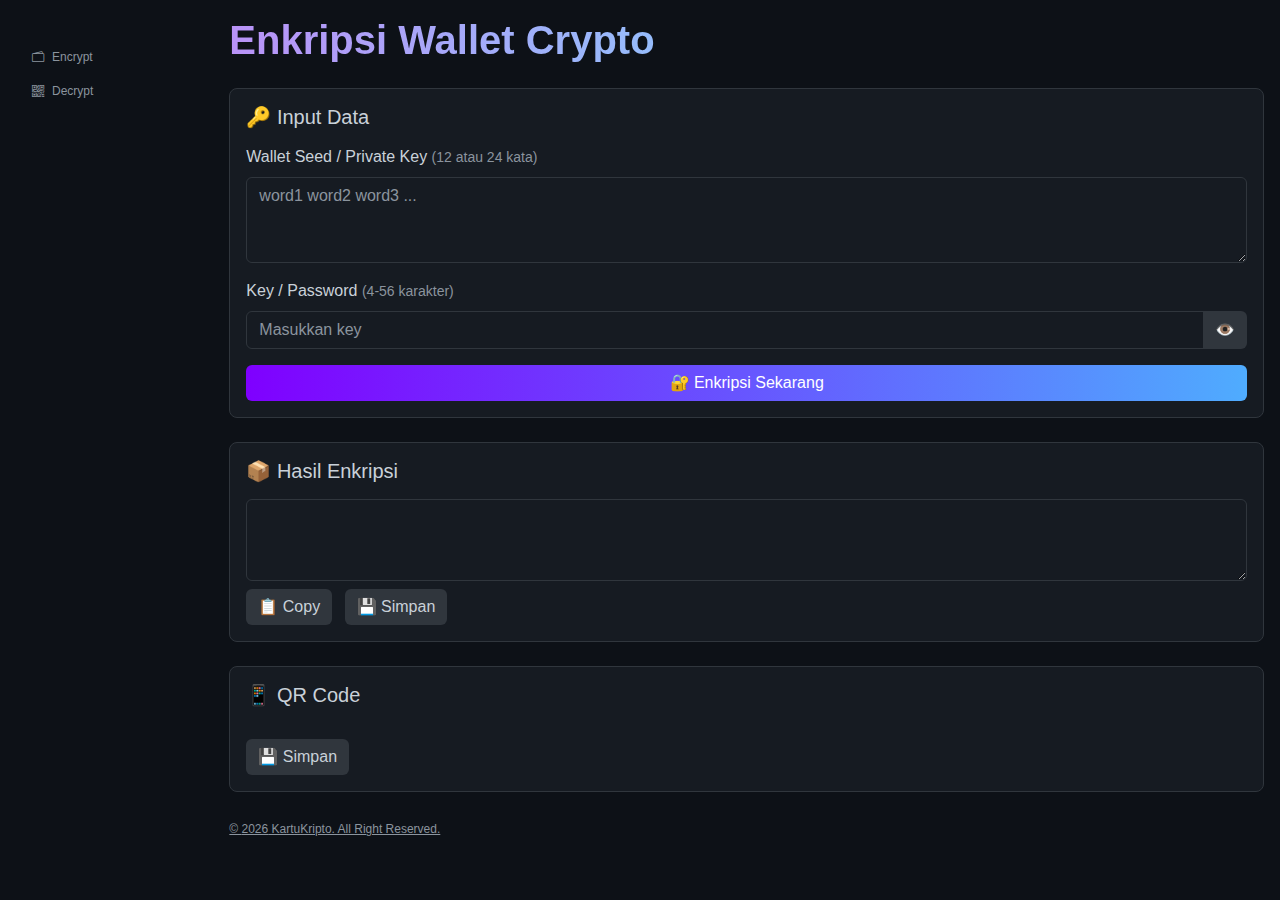
==== index.html @ 764d569b "style" ====
<!DOCTYPE html>
<html lang="id">

<head>
  <meta charset="UTF-8">
  <title>Enkripsi Wallet Crypto</title>
  <meta name="viewport" content="width=device-width, initial-scale=1">
  <link rel="icon" type="image/svg+xml" href="/favicon.svg">

  <link href="/assets/bootstrap-5.3.0.min.css" rel="stylesheet">
  <link rel="stylesheet" href="https://cdn.jsdelivr.net/npm/bootstrap-icons/font/bootstrap-icons.css">
  <script src="/assets/qrcode-1.5.1.min.js"></script>
  <script src="/assets/jquery-1.4.2.min.js"></script>
  <script src="/assets/blowfish.js"></script>

  <link href="/assets/style.css" rel="stylesheet">
  <script src="/assets/script.js"></script>
</head>

<body>
  <div class="container-fluid">
    <div class="row">
      <main class="col-lg-9 col-xl-10 min-vh-100 p-3">
        <h1 class="mb-4 gradient-purple-blue">Enkripsi Wallet Crypto</h1>

        <!-- Input -->
        <div class="section-card">
          <h5 class="mb-3">🔑 Input Data</h5>

          <div class="mb-3">
            <label class="form-label">Wallet Seed / Private Key <small>(12 atau 24 kata)</small></label>
            <textarea id="paraphrase" class="form-control" rows="3"
              placeholder="word1 word2 word3 ..."></textarea>
          </div>

          <div class="mb-3">
            <label class="form-label">Key / Password <small>(4-56 karakter)</small></label>
            <div class="input-group">
              <input type="password" id="key" class="form-control" placeholder="Masukkan key">
              <button class="btn btn-secondary" type="button" onclick="toggleKey()">👁️</button>
            </div>
          </div>

          <div id="error" class="text-danger mt-2 mb-2"></div>

          <button class="btn btn-primary w-100" onclick="encrypt()">🔐 Enkripsi Sekarang</button>
        </div>

        <!-- Output -->
        <div class="section-card">
          <h5 class="mb-3">📦 Hasil Enkripsi</h5>
          <textarea id="output" class="form-control output-box" rows="3" readonly></textarea>
          <button class="btn btn-secondary mt-2" onclick="copyText()">📋 Copy</button>
          <button class="btn btn-secondary mt-2 ms-2" onclick="saveToText()">💾 Simpan</button>
        </div>

        <!-- QR Code -->
        <div class="section-card">
          <h5 class="mb-3">📱 QR Code</h5>
          <div id="qrcode"></div>
          <button class="btn btn-secondary mt-3" onclick="saveQR()">💾 Simpan</button>
        </div>

        <a href="https://github.com/kartukripto/kartukripto.github.io/" class="mt-5 text-center f-thin f-12 cursor-pointer">
          &copy; <span id="year"></span> KartuKripto. All Right Reserved.
        </a>
      </main>
    </div>
  </div>

  <script>
    function encrypt() {
      const phrase = document.getElementById("paraphrase").value.trim();
      const key = document.getElementById("key").value.trim();
      const outputEl = document.getElementById("output");
      const qrEl = document.getElementById("qrcode");
      const errorEl = document.getElementById("error");

      outputEl.value = "";
      qrEl.innerHTML = "";
      errorEl.textContent = "";

      if (!phrase || !key) {
        errorEl.textContent = "Seed/Private Key dan Key wajib diisi.";
        return;
      }

      if (key.length < 4 || key.length > 56) {
        errorEl.textContent = "Key harus antara 4 hingga 56 karakter.";
        return;
      }

      try {
        const bf = new Blowfish(key);
        let res = bf.encrypt(phrase);
        res = bf.base64Encode(res);
        outputEl.value = res;

        QRCode.toCanvas(document.createElement("canvas"), res, { width: 220, margin: 2.1 }, function (err, canvas) {
          if (err) {
            errorEl.textContent = "QR Code Error: " + err.message;
          } else {
            canvas.style.borderRadius = "7px";
            qrEl.appendChild(canvas);
          }
        });

        outputEl.focus();
      } catch (e) {
        errorEl.textContent = "Enkripsi Error: " + e.message;
      }
    }

    function copyText() {
      const output = document.getElementById("output");
      output.select();
      document.execCommand("copy");
    }

    function toggleKey() {
      const keyInput = document.getElementById("key");
      keyInput.type = keyInput.type === "password" ? "text" : "password";
    }

    function saveToText() {
      const text = document.getElementById("output").value;
      const blob = new Blob([text], { type: "text/plain;charset=utf-8" });
      const link = document.createElement("a");
      link.href = URL.createObjectURL(blob);
      link.download = "encrypted_wallet.txt";
      link.click();
    }

    function saveQR() {
      const canvas = document.querySelector("#qrcode canvas");
      if (!canvas) return alert("QR belum dibuat!");

      const link = document.createElement("a");
      link.href = canvas.toDataURL("image/jpeg");
      link.download = "wallet_qrcode.jpg";
      link.click();
    }
  </script>
  <script>
    useSideBar();
    useMobileNav();
    document.getElementById("year").textContent = new Date().getFullYear();
  </script>
</body>

</html>
---- assets/style.css ----
body {
  background-color: #0d1117;
  color: #c9d1d9;
  font-family: 'Segoe UI', sans-serif;
}

.form-control,
textarea {
  background-color: #161b22;
  color: #f0f6fc;
  border: 1px solid #30363d;
}

.form-control:focus {
  background-color: #1f2733;
  border-color: #8b5cf6;
  box-shadow: 0 0 0 0.2rem rgba(139, 92, 246, 0.25);
  color: #f0f6fc;
}

.btn-primary {
  background-image: linear-gradient(to right, #7f00ff, #4facfe);
  border: none;
  color: white;
}

.btn-primary:hover {
  background-image: linear-gradient(to right, #4facfe, #7f00ff);
}

.btn-secondary {
  background-color: #30363d;
  color: #c9d1d9;
  border: none;
}

.btn-secondary:hover {
  background-color: #444c56;
}

.output-box {
  font-family: monospace;
  font-size: 0.95rem;
  background-color: #161b22;
}

.section-card {
  border: 1px solid #30363d;
  border-radius: 8px;
  padding: 1rem;
  margin-bottom: 1.5rem;
  background-color: #161b22;
}

.form-label small {
  color: #8b949e;
  font-weight: normal;
}

.gradient-purple-blue {
  background: linear-gradient(90deg,
      #b993f7 0%,
      #8ec5fc 50%,
      #5cafff 100%);
  -webkit-background-clip: text;
  -webkit-text-fill-color: transparent;
  font-weight: 700;
}

::placeholder {
  color: #8b949e !important;
  opacity: 1;
}

/* navbar */
.nav-link {
  color: #8b949e !important;
  font-size: 12px;
}
.nav-link.active {
  color: #f0f6fc !important;
}

/* Mobile Navbar */
.navbar-dark.bg-dark {
  background-color: #161b22 !important;
  border-top: 1px solid #30363d !important;
}

.navbar-dark .nav-link {
  color: #8b949e !important;
}

.navbar-dark .nav-link.active {
  color: #f0f6fc !important;
}

.navbar-dark .nav-link:hover {
  color: #f0f6fc !important;
}

@media (max-width: 992px) {
  body {
      padding-bottom: 60px;
  }
}

.f-thin {
  color: #8b949e !important;
}

.f-12 {
  font-size: 12px;
}
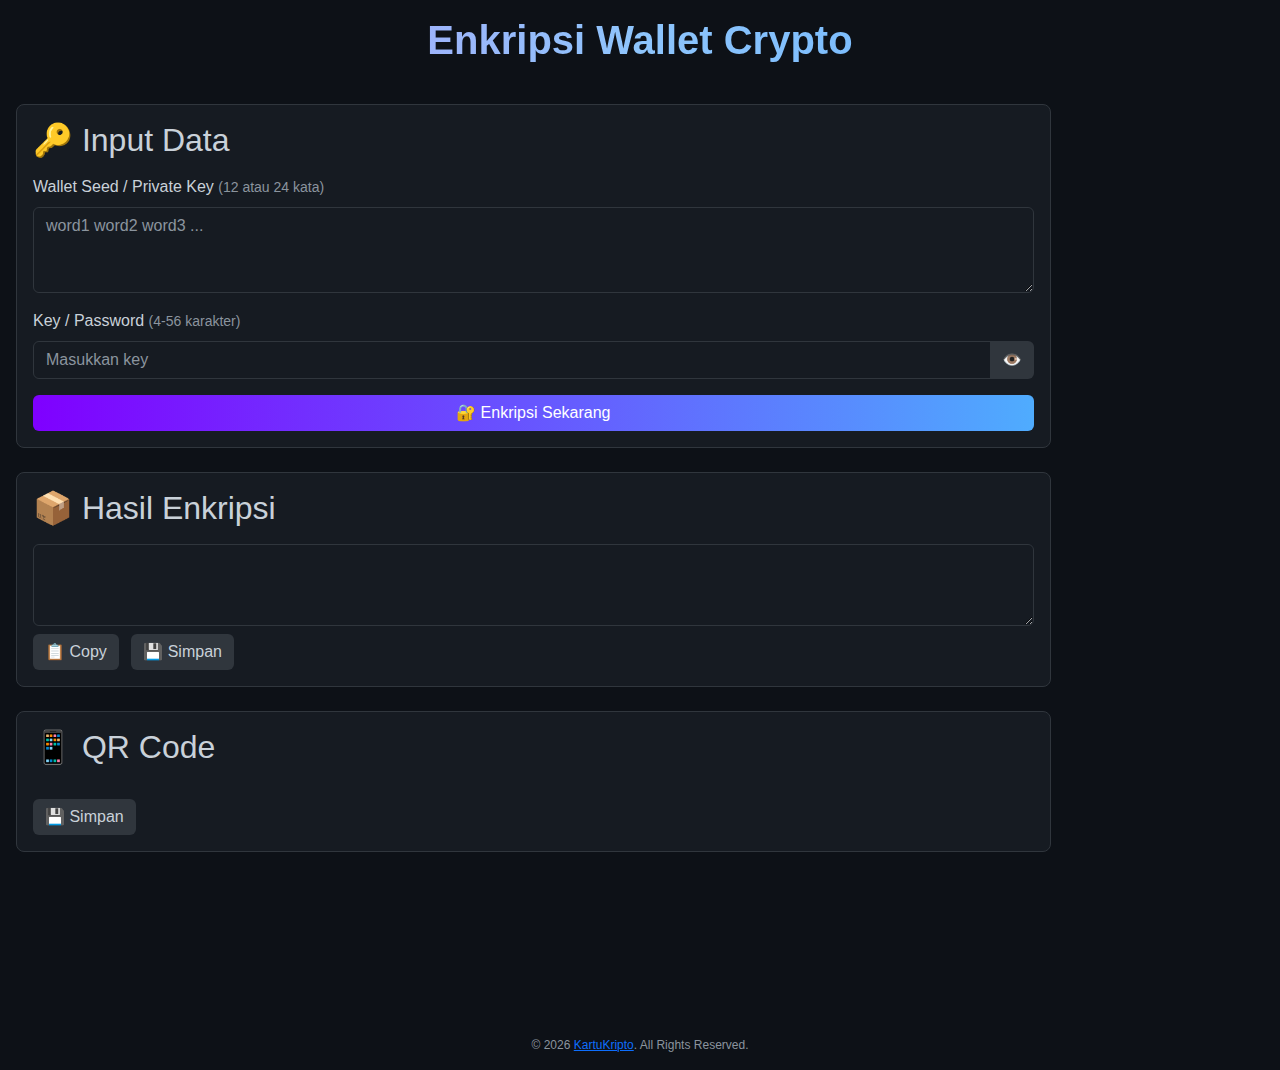
==== commit 731851a4: "refactor: seo" ====
--- a/index.html
+++ b/index.html
@@ -3,34 +3,44 @@
 
 <head>
   <meta charset="UTF-8">
-  <title>Enkripsi Wallet Crypto</title>
   <meta name="viewport" content="width=device-width, initial-scale=1">
-  <link rel="icon" type="image/svg+xml" href="/favicon.svg">
+  <title>KartuKripto - Enkripsi Wallet Crypto</title>
+
+  <meta name="description" content="Enkripsi seed phrase wallet crypto dan simpan dalam QR Code yang terenkripsi.">
+  <meta name="keywords" content="crypto wallet, enkripsi, blowfish, qr code, keamanan digital">
+  <meta name="author" content="KartuKripto">
+  <meta property="og:title" content="KartuKripto - Enkripsi Wallet Crypto">
+  <meta property="og:description" content="Enkripsi seed phrase wallet crypto dan simpan dalam QR Code yang terenkripsi.">
+  <meta property="og:type" content="website">
+  <meta property="og:url" content="https://kartukripto.github.io/">
+  <meta property="og:image" content="https://kartukripto.github.io/assets/og-image.png">
+
+  <link rel="icon" type="image/svg+xml" href="/assets/favicon.svg">
 
   <link href="/assets/bootstrap-5.3.0.min.css" rel="stylesheet">
   <link rel="stylesheet" href="https://cdn.jsdelivr.net/npm/bootstrap-icons/font/bootstrap-icons.css">
+  <link href="/assets/style.css" rel="stylesheet">
+  <script src="/assets/jquery-1.4.2.min.js"></script>
   <script src="/assets/qrcode-1.5.1.min.js"></script>
-  <script src="/assets/jquery-1.4.2.min.js"></script>
   <script src="/assets/blowfish.js"></script>
-
-  <link href="/assets/style.css" rel="stylesheet">
   <script src="/assets/script.js"></script>
 </head>
 
 <body>
-  <div class="container-fluid">
-    <div class="row">
-      <main class="col-lg-9 col-xl-10 min-vh-100 p-3">
-        <h1 class="mb-4 gradient-purple-blue">Enkripsi Wallet Crypto</h1>
+  <header class="p-3 text-center">
+    <h1 class="gradient-purple-blue">Enkripsi Wallet Crypto</h1>
+  </header>
 
+  <main class="container-fluid">
+    <section class="row">
+      <div class="col-lg-9 col-xl-10 min-vh-100 p-3">
         <!-- Input -->
-        <div class="section-card">
-          <h5 class="mb-3">🔑 Input Data</h5>
+        <section class="section-card" aria-labelledby="input-section">
+          <h2 id="input-section" class="mb-3">🔑 Input Data</h2>
 
           <div class="mb-3">
             <label class="form-label">Wallet Seed / Private Key <small>(12 atau 24 kata)</small></label>
-            <textarea id="paraphrase" class="form-control" rows="3"
-              placeholder="word1 word2 word3 ..."></textarea>
+            <textarea id="paraphrase" class="form-control" rows="3" placeholder="word1 word2 word3 ..."></textarea>
           </div>
 
           <div class="mb-3">
@@ -44,29 +54,30 @@
           <div id="error" class="text-danger mt-2 mb-2"></div>
 
           <button class="btn btn-primary w-100" onclick="encrypt()">🔐 Enkripsi Sekarang</button>
-        </div>
+        </section>
 
         <!-- Output -->
-        <div class="section-card">
-          <h5 class="mb-3">📦 Hasil Enkripsi</h5>
+        <section class="section-card" aria-labelledby="output-section">
+          <h2 id="output-section" class="mb-3">📦 Hasil Enkripsi</h2>
           <textarea id="output" class="form-control output-box" rows="3" readonly></textarea>
           <button class="btn btn-secondary mt-2" onclick="copyText()">📋 Copy</button>
           <button class="btn btn-secondary mt-2 ms-2" onclick="saveToText()">💾 Simpan</button>
-        </div>
+        </section>
 
         <!-- QR Code -->
-        <div class="section-card">
-          <h5 class="mb-3">📱 QR Code</h5>
+        <section class="section-card" aria-labelledby="qr-section">
+          <h2 id="qr-section" class="mb-3">📱 QR Code</h2>
           <div id="qrcode"></div>
           <button class="btn btn-secondary mt-3" onclick="saveQR()">💾 Simpan</button>
-        </div>
+        </section>
 
-        <a href="https://github.com/kartukripto/kartukripto.github.io/" class="mt-5 text-center f-thin f-12 cursor-pointer">
-          &copy; <span id="year"></span> KartuKripto. All Right Reserved.
-        </a>
-      </main>
-    </div>
-  </div>
+      </div>
+    </section>
+  </main>
+
+  <footer class="mt-5 text-center f-thin f-12">
+    <p>&copy; <span id="year"></span> <a href="https://github.com/kartukripto/kartukripto.github.io/">KartuKripto</a>. All Rights Reserved.</p>
+  </footer>
 
   <script>
     function encrypt() {
@@ -96,11 +107,21 @@
         res = bf.base64Encode(res);
         outputEl.value = res;
 
+        // display
         QRCode.toCanvas(document.createElement("canvas"), res, { width: 220, margin: 2.1 }, function (err, canvas) {
           if (err) {
             errorEl.textContent = "QR Code Error: " + err.message;
           } else {
             canvas.style.borderRadius = "7px";
+            qrEl.appendChild(canvas);
+          }
+        });
+        // download
+        QRCode.toCanvas(document.createElement("canvas"), res, { width: 2048, margin: 2.1 }, function (err, canvas) {
+          if (!err) {
+            canvas.style.borderRadius = "7px";
+            canvas.id = "downloadQR";
+            canvas.style.display = "none";
             qrEl.appendChild(canvas);
           }
         });
@@ -132,15 +153,16 @@
     }
 
     function saveQR() {
-      const canvas = document.querySelector("#qrcode canvas");
+      const canvas = document.getElementById("downloadQR");
       if (!canvas) return alert("QR belum dibuat!");
 
       const link = document.createElement("a");
-      link.href = canvas.toDataURL("image/jpeg");
-      link.download = "wallet_qrcode.jpg";
+      link.href = canvas.toDataURL("image/png");
+      link.download = "wallet_qrcode_hd.png";
       link.click();
     }
   </script>
+
   <script>
     useSideBar();
     useMobileNav();
